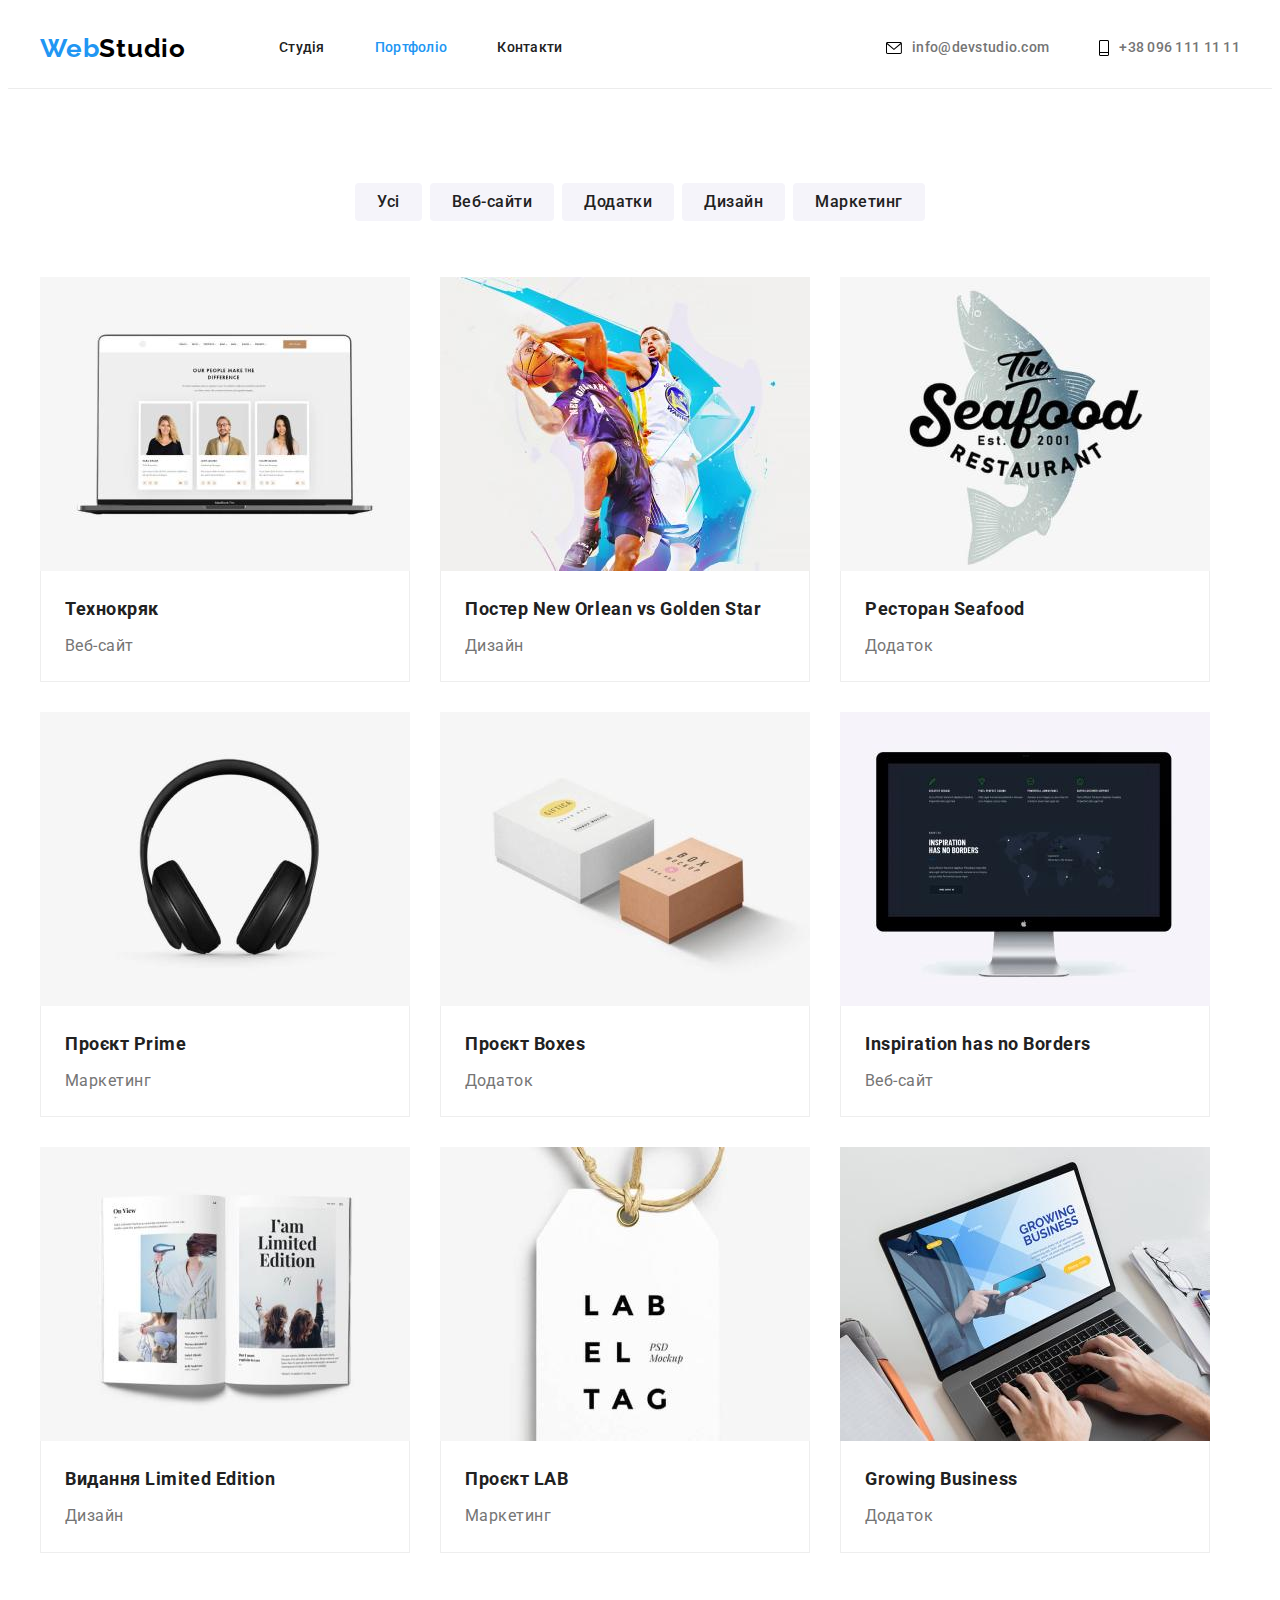
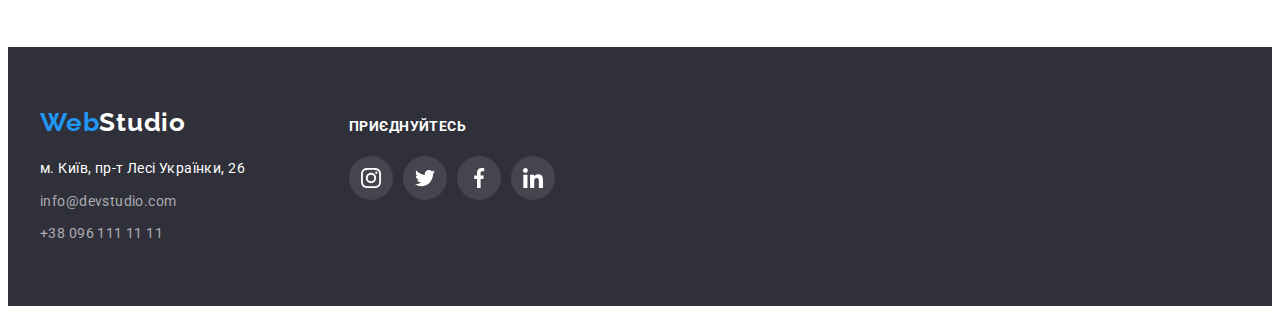
==== projects.html @ a61e5b51 "files cloned" ====
<!DOCTYPE html>
<html lang="uk">
  <head>
    <meta charset="UTF-8" />
    <meta http-equiv="X-UA-Compatible" content="IE=edge" />
    <meta name="viewport" content="width=device-width, initial-scale=1.0" />
    <link
      rel="stylesheet"
      href="https://cdnjs.cloudflare.com/ajax/libs/modern-normalize/1.1.0/modern-normalize.min.css"
      integrity="sha512-wpPYUAdjBVSE4KJnH1VR1HeZfpl1ub8YT/NKx4PuQ5NmX2tKuGu6U/JRp5y+Y8XG2tV+wKQpNHVUX03MfMFn9Q=="
      crossorigin="anonymous"
      referrerpolicy="no-referrer"
    />
    <link rel="stylesheet" href="./css/styles.css" />
    <link rel="preconnect" href="https://fonts.googleapis.com" />
    <link rel="preconnect" href="https://fonts.gstatic.com" crossorigin />
    <link
      href="https://fonts.googleapis.com/css2?family=Raleway:wght@700&family=Roboto:wght@400;500;700;900&display=swap"
      rel="stylesheet"
    />
    <title>Web Studio</title>
  </head>
  <body>
    <header>
      <div class="menu-container container">
        <nav class="navigation-flex">
          <a href="index.html" class="label"
            ><span class="blue-label">Web</span>Studio</a
          >
          <ul class="navigation list">
            <li><a class="link" href="index.html">Студія</a></li>
            <li class="active"><a class="link" href="./projects.html">Портфоліо</a></li>
            <li><a class="link" href="/">Контакти</a></li>
          </ul>
        </nav>
        <ul class="contacts list">
          <li class="mail-to">
            <a class="contacts-link" href="mailto:info@devsudio.com">
              <svg
                class="envelope-icon"
                width="16px"
                height="12px"
                aria-label="Написати"
              >
                <use href="images/icons.svg#icon-envelope"></use>
              </svg>
              <span>info@devstudio.com</span>
            </a>
          </li>
          <li class="phone-to">
            <a class="phone-link" href="tel:+380961111111">
              <svg
                class="phone-icon"
                width="10px"
                height="16px"
                aria-label="Подзвонити"
              >
                <use href="images/icons.svg#icon-phone"></use>
              </svg>
              <span>+38 096 111 11 11</span></a
            >
          </li>
        </ul>
      </div>
    </header>
    <main>
      <section class="section">
        <div class="container">
          <h1 class="hidden-heading">Приклади робіт</h1>
          <ul class="list example-buttons">
            <li class="item">
              <button type="button" class="filter-button">Усі</button>
            </li>
            <li class="item">
              <button type="button" class="filter-button">Веб-сайти</button>
            </li>
            <li class="item">
              <button type="button" class="filter-button">Додатки</button>
            </li>
            <li class="item">
              <button type="button" class="filter-button">Дизайн</button>
            </li>
            <li class="item">
              <button type="button" class="filter-button">Маркетинг</button>
            </li>
          </ul>
          <ul class="list portfolio-list">
            <li class="item">
              <a href="#" class="portfolio-card-link">
                <img
                  src="./images/img10.jpg"
                  alt="Відкритий лептоп з завантаженим сайтом"
                  width="370"
                />
                <div class="portfolio-item-name">
                  <h2 class="card-name">Технокряк</h2>
                  <p class="card-description">Веб-сайт</p>
                </div>
              </a>
            </li>
            <li class="item">
              <a href="#" class="portfolio-card-link">
                <img
                  src="./images/img11.jpg"
                  alt="Постер з граючими баскетболістами"
                  width="370"
                />
                <div class="portfolio-item-name">
                  <h2 class="card-name">
                    Постер <span lang="en">New Orlean vs Golden Star</span>
                  </h2>
                  <p class="card-description">Дизайн</p>
                </div>
              </a>
            </li>
            <li class="item">
              <a href="#" class="portfolio-card-link">
                <img
                  src="./images/img12.jpg"
                  alt="Надпис ресторан Seafood на фоні риби"
                  width="370"
                />
                <div class="portfolio-item-name">
                  <h2 class="card-name">
                    Ресторан <span lang="en"> Seafood</span>
                  </h2>
                  <p class="card-description">Додаток</p>
                </div>
              </a>
            </li>
            <li class="item">
              <a href="#" class="portfolio-card-link">
                <img src="./images/img13.jpg" alt="Навушники" width="370" />
                <div class="portfolio-item-name">
                  <h2 class="card-name">Проєкт <span lang="en">Prime</span></h2>
                  <p class="card-description">Маркетинг</p>
                </div>
              </a>
            </li>
            <li class="item">
              <a href="#" class="portfolio-card-link">
                <img
                  src="./images/img14.jpg"
                  alt="Дві коробки: біла та бежева"
                  width="370"
                />
                <div class="portfolio-item-name">
                  <h2 class="card-name">Проєкт <span lang="en">Boxes</span></h2>
                  <p class="card-description">Додаток</p>
                </div>
              </a>
            </li>
            <li class="item">
              <a href="#" class="portfolio-card-link">
                <img
                  src="./images/img15.jpg"
                  alt="Монітор з завантаженим сайтом"
                  width="370"
                />
                <div class="portfolio-item-name">
                  <h2 lang="en" class="card-name">
                    Inspiration has no Borders
                  </h2>
                  <p class="card-description">Веб-сайт</p>
                </div>
              </a>
            </li>
            <li class="item">
              <a href="#" class="portfolio-card-link">
                <img
                  src="./images/img16.jpg"
                  alt="Відкритий глянцевий журнал"
                  width="370"
                />
                <div class="portfolio-item-name">
                  <h2 class="card-name">
                    Видання <span lang="en">Limited Edition</span>
                  </h2>
                  <p class="card-description">Дизайн</p>
                </div>
              </a>
            </li>
            <li class="item ">
              <a href="#" class="portfolio-card-link">
                <img
                  src="./images/img17.jpg"
                  alt="Етикетка з надписом"
                  width="370"
                />
                <div class="portfolio-item-name">
                  <h2 class="card-name">Проєкт <span lang="en">LAB</span></h2>
                  <p class="card-description">Маркетинг</p>
                </div>
              </a>
            </li>
            <li class="item">
              <a href="#" class="portfolio-card-link">
                <img
                  src="./images/img18.jpg"
                  alt="Людина, працююча на лептопі"
                  width="370"
                />
                <div class="portfolio-item-name">
                  <h2 lang="en" class="card-name">Growing Business</h2>
                  <p class="card-description">Додаток</p>
                </div>
              </a>
            </li>
          </ul>
        </div>
      </section>
    </main>
    <footer class="footer">
      <div class="footer-container container">
        <div class="footer-section">
          <a href="index.html" class="label label-footer"
            ><span class="blue-label">Web</span>Studio</a
          >
          <address>
            <p class="address">м. Київ, пр-т Лесі Українки, 26</p>
            <ul class="list mail-phone">
              <li>
                <a href="mailto:info@devsudio.com">info@devstudio.com </a>
              </li>
              <li>
                <a href="tel:+380961111111">+38 096 111 11 11</a>
              </li>
            </ul>
          </address>
        </div>
        <div class="sign-up">
          <h2 class="footer-sign-up-heading">Приєднуйтесь</h2>
          <ul class="social-nets-icons">
            <li class="social-nets-icons-list">
              <a href="/" class="social-nets-link">
                <svg
                  class="social-nets-icon"
                  width="20"
                  height="20"
                  aria-label="Інстаграм"
                >
                  <use href="images/icons.svg#icon-instagram"></use>
                </svg>
              </a>
            </li>
            <li class="social-nets-icons-list">
              <a href="/" class="social-nets-link">
                <svg
                  class="social-nets-icon"
                  width="20"
                  height="20"
                  aria-label="Твітер"
                >
                  <use href="images/icons.svg#icon-twitter"></use>
                </svg>
              </a>
            </li>
            <li class="social-nets-icons-list">
              <a href="/" class="social-nets-link">
                <svg
                  class="social-nets-icon"
                  width="20"
                  height="20"
                  aria-label="Фейсбук"
                >
                  <use href="images/icons.svg#icon-facebook"></use>
                </svg>
              </a>
            </li>
            <li class="social-nets-icons-list">
              <a href="/" class="social-nets-link">
                <svg
                  class="social-nets-icon"
                  width="20"
                  height="20"
                  aria-label="Лінкедін"
                >
                  <use href="images/icons.svg#icon-linkedin"></use>
                </svg>
              </a>
            </li>
          </ul>
        </div>
      </div>
    </footer>
  </body>
</html>
  </body>
</html>
---- css/styles.css ----
:root {
  --heading-color: #212121;
  --paragraph-color: #757575;
  --accent-color: #2196f3;
  --backgroun-color-white: #fff;
  --background-color-dark: #2f303a;
}

body {
  font-family: "Roboto", sans-serif;
  color: var(--paragraph-color);
  background-color: var(--backgroun-color-white);
}

a {
  text-decoration: none;
}

h1,
h2,
h3,
p {
  margin: 0px;
}

img {
  display: block;
}

.list {
  list-style: none;
  margin: 0px;
}

ul,
ol {
  margin-top: 0;
  margin-bottom: 0;
  padding-left: 0;
}

button {
  cursor: pointer;
}

.container {
  width: 1200px;
  margin: 0 auto;
  padding: 0 15px;
}

.section {
  padding-top: 94px;
  padding-bottom: 94px;
}
/* Menu container */

.menu-container {
  display: flex;
  align-items: center;
}

.navigation-flex {
  display: flex;
  align-items: center;
}
.navigation li:not(:last-child) {
  margin-right: 50px;
  padding-left: 0px;
}

.contacts li:not(:last-child) {
  margin-right: 50px;
}

header {
  border-bottom: 1px solid #ececec;
}

/* Logo  */

.label {
  margin-right: 93px;

  font-family: "Raleway", sans-serif;
  font-weight: 700;
  font-size: 26px;
  color: #000;
  text-decoration: none;
  letter-spacing: 0.03em;
}

.blue-label {
  color: var(--accent-color);
  letter-spacing: 0.03em;
}

/* Navigation */
.navigation {
  display: flex;
  flex-direction: row;
  padding-left: 0px;
}

.contacts {
  display: flex;
  align-items: center;
  padding-left: 0px;
  margin-left: auto;
}

.contacts-link,
.phone-link {
  display: block;
  align-items: center;
}

.navigation a,
.contacts a {
  font-weight: 500;
  font-size: 14px;
  line-height: 1.14;
  letter-spacing: 0.02em;
}

.navigation .link {
  display: block;
  padding-top: 32px;
  padding-bottom: 32px;
  color: var(--heading-color);
}

.contacts a {
  display: flex;
  padding-top: 32px;
  padding-bottom: 32px;
  color: var(--paragraph-color);
}

.envelope-icon {
  margin-right: 10px;
}

.phone-icon {
  margin-right: 10px;
}

.navigation a:hover,
.navigation a:focus,
.contacts a:hover,
.contacts a:focus {
  color: var(--accent-color);
}

.contacts-link:hover .envelope-icon,
.contacts-link:focus .envelope-icon,
.phone-link:hover .phone-icon,
.phone-link:focus .phone-icon {
  fill: var(--accent-color);
}

.active .link {
  color: var(--accent-color);
}

/* Hero/main section */
.hero {
  text-align: center;
  padding-top: 200px;
  padding-bottom: 210px;
  background-image: linear-gradient(
      rgba(47, 48, 58, 0.4),
      rgba(47, 48, 58, 0.4)
    ),
    url("../images/bg.jpg");
  background-repeat: no-repeat;
  background-position: 50% 50%;
  max-width: 1600рх;
  height: 600px;
  background-color: #c4c4c4;
}

.main-heading {
  margin-bottom: 30px;
  width: 696px;
  margin-left: auto;
  margin-right: auto;

  font-weight: 900;
  font-size: 44px;
  line-height: 1.36;
  text-align: center;
  letter-spacing: 0.06em;
  text-transform: uppercase;
  color: #fff;
}

.button {
  display: inline-block;
  padding: 10px 32px;
  min-width: 216px;

  font-family: inherit;
  font-weight: 700;
  font-size: 16px;
  line-height: 1.9;
  letter-spacing: 0.06em;
  text-align: center;
  color: #fff;
  background-color: var(--accent-color);
  border: 0px;
  border-radius: 4px;
  cursor: pointer;
  box-shadow: 0px 4px 4px rgba(0, 0, 0, 0.15);
}

/* Second section */

.hidden-heading {
  position: absolute;
  width: 1px;
  height: 1px;
  margin: -1px;
  border: 0;
  padding: 0;

  white-space: nowrap;
  clip-path: inset(100%);
  clip: rect(0 0 0 0);
  overflow: hidden;
}

.special-section {
  display: flex;
  justify-content: center;
}

.icon-block {
  height: 120px;
  display: flex;
  justify-content: center;
  align-items: center;
  margin-bottom: 30px;
  background-color: #f5f4fa;
  text-align: center;
}

.special-section-heading {
  font-weight: 700;
  font-size: 14px;
  line-height: 1.14;
  letter-spacing: 0.03em;
  text-transform: uppercase;
  color: var(--heading-color);
}
.special-section-text {
  margin-left: 0px;
  margin-top: 10px;

  font-size: 14px;
  line-height: 1.7;
  letter-spacing: 0.03em;
  color: var(--paragraph-color);
}

.special-section .item {
  max-width: 270px;
}

.special-section .item:not(:last-child) {
  margin-right: 30px;
}

/* Third section */

.what-we-do-section {
  padding-top: 0;
}

.what-we-do-section .list {
  display: flex;
  justify-content: center;
}

.what-we-do-section li:not(:last-child) {
  margin-right: 30px;
}

/* Team section */

.our-team-section {
  background: #f5f4fa;
}

.our-team-section .list {
  display: flex;
  justify-content: center;
}

.our-team-section .item:not(:last-child) {
  margin-right: 30px;
}

.our-team-section .item {
  background: #ffffff;
  box-shadow: 0px 1px 3px rgba(0, 0, 0, 0.12), 0px 1px 1px rgba(0, 0, 0, 0.14),
    0px 2px 1px rgba(0, 0, 0, 0.2);
  border-radius: 0px 0px 4px 4px;
}

.team-name-box {
  padding-top: 30px;
  padding-bottom: 30px;
}

.section-heading {
  margin-bottom: 50px;

  font-weight: 700;
  font-size: 36px;
  line-height: 1.2;
  text-align: center;
  color: #000;
}

.team-name {
  margin-bottom: 10px;

  font-weight: 500;
  font-size: 16px;
  letter-spacing: 0.03em;
  line-height: 1.2;
  text-align: center;
  color: var(--heading-color);
}

.team-job {
  margin-bottom: 16px;

  line-height: 1.2;
  letter-spacing: 0.03em;
  text-align: center;
  color: var(--paragraph-color);
}

.social-nets-icons {
  list-style: none;
  display: flex;
  justify-content: center;
  gap: 10px;
}

.social-nets-link {
  display: flex;
  justify-content: center;
  align-items: center;
  width: 44px;
  height: 44px;
  border-radius: 50%;
}

.social-nets-link:hover,
.social-nets-link:focus {
  background-color: #2196f3;
  border-radius: 50%;
}

.social-nets-icon {
  fill: #afb1b8;
}

.social-nets-link:hover .social-nets-icon,
.social-nets-link:focus .social-nets-icon {
  fill: #ffffff;
}

/* Clients section */

.client-box-list {
  display: flex;
  justify-content: center;
  align-items: center;
  gap: 30px;
}

.client-box {
  display: flex;
  justify-content: center;
  align-items: center;
  width: 170px;
  height: 92px;
  border: 1px solid #afb1b8;
  border-radius: 4px;
}

.client-box:hover,
.client-box:focus {
  border: 1px solid #2196f3;
}

.client-box:hover .client-icon,
.client-box:focus .client-icon {
  fill: var(--accent-color);
}

.client-icon {
  width: 106px;
  height: 60px;
  fill: #afb1b8;
}

/* Footer */

.footer {
  background-color: var(--background-color-dark);
  padding: 60px 0;
}

.footer-container {
  display: flex;
  align-items: baseline;
  gap: 70px;
}

.label-footer {
  display: inline-block;
  margin-bottom: 20px;
  color: #fff;
}

.mail-phone {
  padding-left: 0px;
}

.address,
.mail-phone a {
  margin-bottom: 9px;

  font-size: 14px;
  font-style: normal;
  line-height: 1.7;
  letter-spacing: 0.03em;
  color: #ffffff;
}

.mail-phone li:not(:last-child) {
  margin-bottom: 9px;
}

.mail-phone a {
  color: rgba(255, 255, 255, 0.6);
}

.footer-sign-up-heading {
  margin-bottom: 20px;
  font-weight: 700;
  font-size: 14px;
  line-height: 1.4;
  letter-spacing: 0.03em;
  text-transform: uppercase;

  color: #ffffff;
}

.sign-up .social-nets-link {
  background-color: rgba(255, 255, 255, 0.1);
}

.sign-up .social-nets-link:hover,
.sign-up .social-nets-link:focus {
  background-color: #2196f3;
  border-radius: 50%;
}

.sign-up .social-nets-icon {
  fill: #fff;
}

/* Projects page */

.example-buttons {
  display: flex;
  justify-content: center;
  margin-bottom: 56px;
}

.filter-button {
  padding: 6px 22px;

  font-weight: 500;
  font-size: 16px;
  font-family: inherit;
  text-align: center;
  line-height: 1.6;
  letter-spacing: 0.03em;
  color: var(--heading-color);
  background-color: #f5f4fa;
  border: 0px;
  border-radius: 4px;
}

.example-buttons .item:not(:last-child) {
  margin-right: 8px;
}

.filter-button:hover,
.filter-button:focus {
  color: #fff;
  background-color: var(--accent-color);
  border: 0px;
  box-shadow: 0px 3px 1px rgba(0, 0, 0, 0.1), 0px 1px 2px rgba(0, 0, 0, 0.08),
    0px 2px 2px rgba(0, 0, 0, 0.12);
  cursor: pointer;
}

/* Main section */

.portfolio-list {
  display: flex;
  flex-wrap: wrap;
  gap: 30px;
}

.portfolio-list .item {
  width: 370px;
  /* flex-basis: calc((100% - 60px) / 3); */
}

.portfolio-card-link {
  display: block;
}

.portfolio-card-link:hover,
.portfolio-card-link:focus {
  box-shadow: 0px 1px 1px rgba(0, 0, 0, 0.12), 0px 4px 4px rgba(0, 0, 0, 0.06),
    1px 4px 6px rgba(0, 0, 0, 0.16);
}

.card-name {
  font-weight: 700;
  font-size: 18px;
  line-height: 2;
  letter-spacing: 0.03em;
  color: var(--heading-color);
}

.card-description {
  margin-top: 4px;

  line-height: 1.9;
  letter-spacing: 0.03em;
  color: var(--paragraph-color);
}

.portfolio-item-name {
  padding: 20px 24px;
  border-right: 1px solid #eeeeee;
  border-bottom: 1px solid #eeeeee;
  border-left: 1px solid #eeeeee;
}
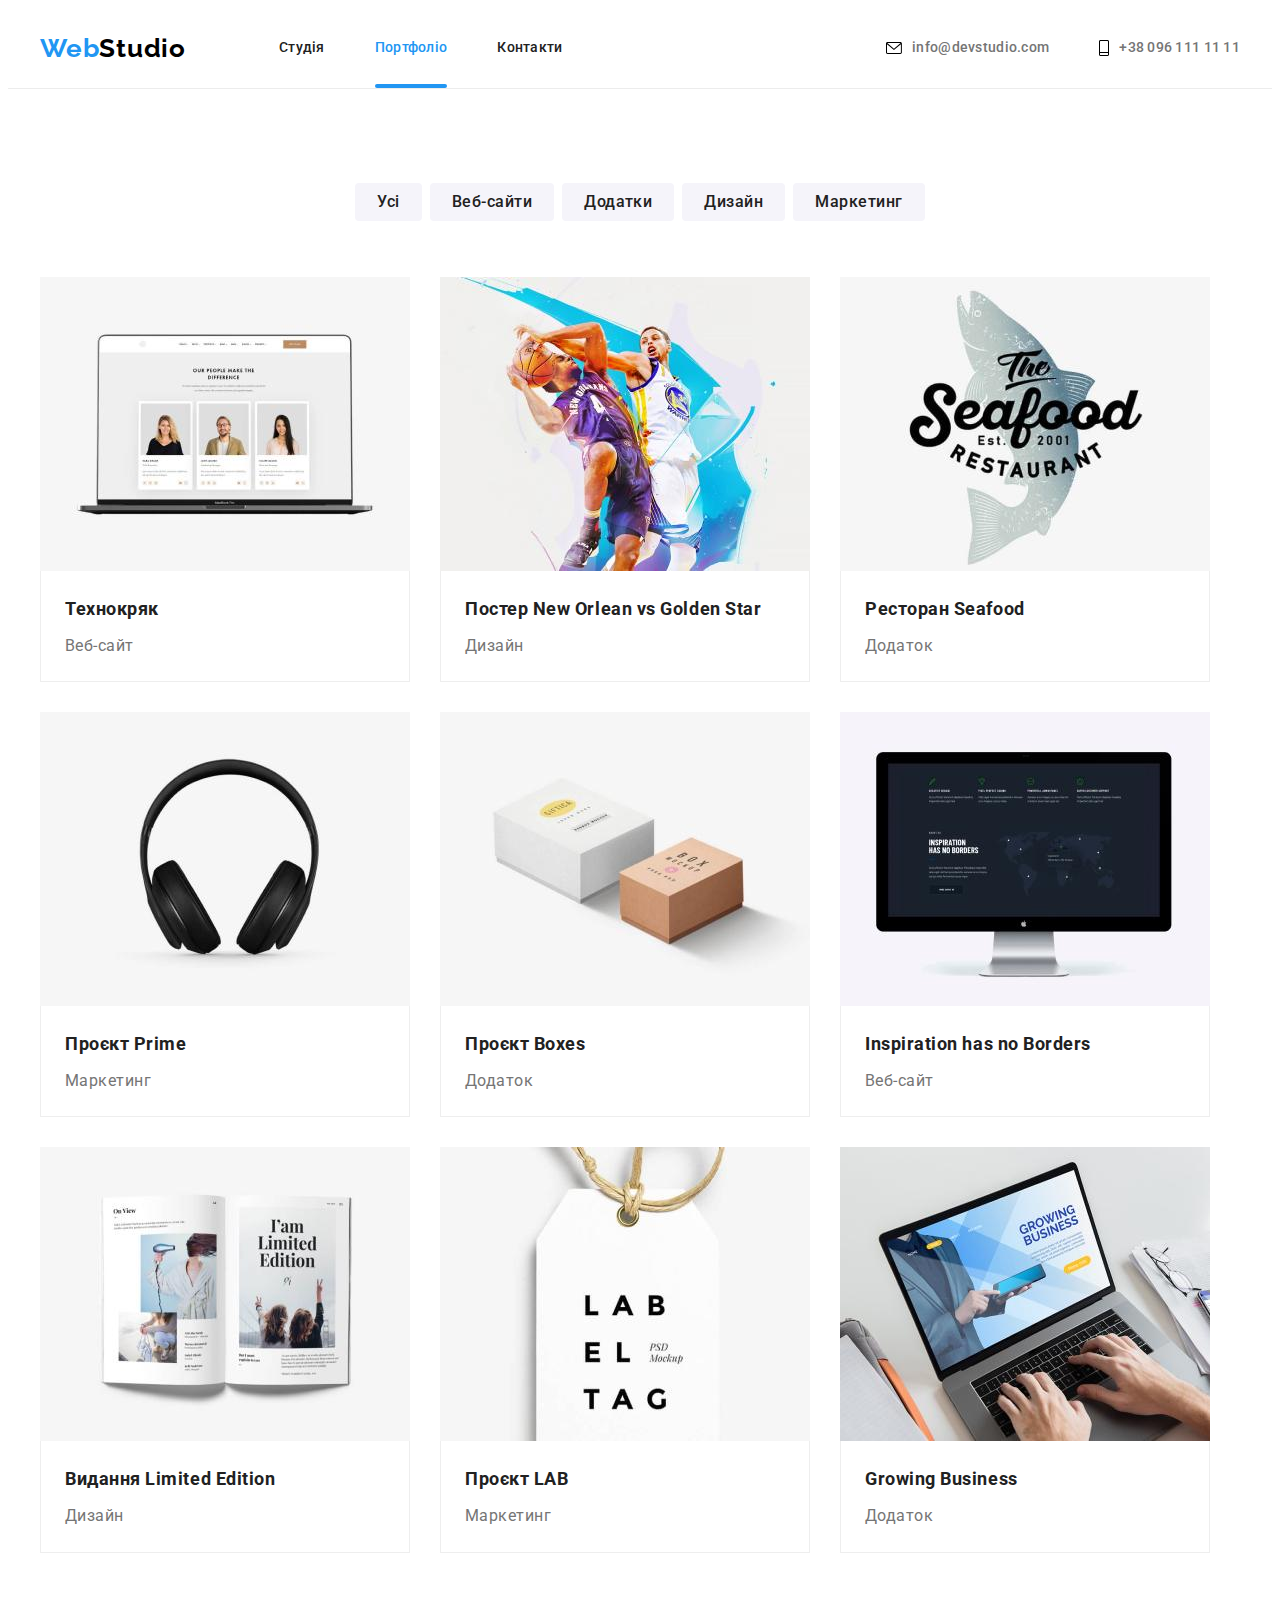
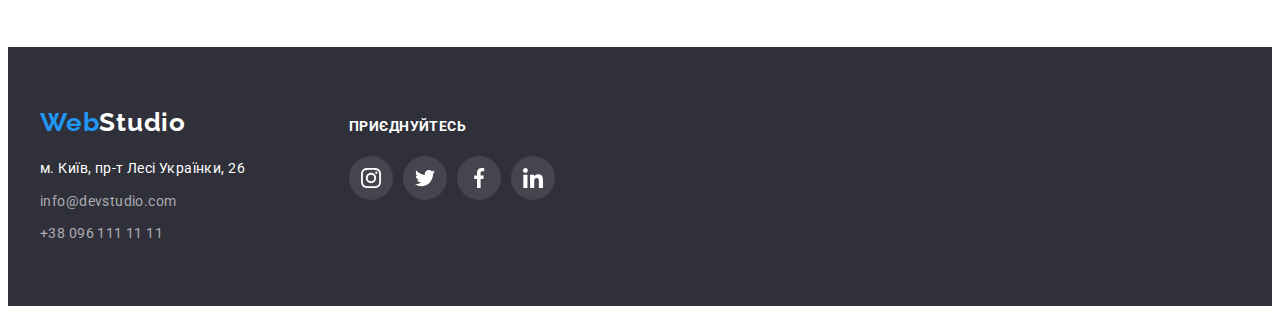
==== commit 3777656c: "animation added" ====
--- a/projects.html
+++ b/projects.html
@@ -29,7 +29,9 @@
           >
           <ul class="navigation list">
             <li><a class="link" href="index.html">Студія</a></li>
-            <li class="active"><a class="link" href="./projects.html">Портфоліо</a></li>
+            <li class="active">
+              <a class="link" href="./projects.html">Портфоліо</a>
+            </li>
             <li><a class="link" href="/">Контакти</a></li>
           </ul>
         </nav>
@@ -87,11 +89,18 @@
           <ul class="list portfolio-list">
             <li class="item">
               <a href="#" class="portfolio-card-link">
-                <img
-                  src="./images/img10.jpg"
-                  alt="Відкритий лептоп з завантаженим сайтом"
-                  width="370"
-                />
+                <div class="portfolio-card-picture">
+                  <img
+                    src="./images/img10.jpg"
+                    alt="Відкритий лептоп з завантаженим сайтом"
+                    width="370"
+                  />
+                  <p class="portfolio-card-details">
+                    Ресурс пропонує комплексні пропозиції з різним рівнем
+                    функціоналу та сервісів. Все це дозволить відвідувачу
+                    отримати вичерпні відомості про компанію чи приватну особу.
+                  </p>
+                </div>
                 <div class="portfolio-item-name">
                   <h2 class="card-name">Технокряк</h2>
                   <p class="card-description">Веб-сайт</p>
@@ -100,11 +109,18 @@
             </li>
             <li class="item">
               <a href="#" class="portfolio-card-link">
-                <img
-                  src="./images/img11.jpg"
-                  alt="Постер з граючими баскетболістами"
-                  width="370"
-                />
+                <div class="portfolio-card-picture">
+                  <img
+                    src="./images/img11.jpg"
+                    alt="Постер з граючими баскетболістами"
+                    width="370"
+                  />
+                  <p class="portfolio-card-details">
+                    Ресурс пропонує комплексні пропозиції з різним рівнем
+                    функціоналу та сервісів. Все це дозволить відвідувачу
+                    отримати вичерпні відомості про компанію чи приватну особу.
+                  </p>
+                </div>
                 <div class="portfolio-item-name">
                   <h2 class="card-name">
                     Постер <span lang="en">New Orlean vs Golden Star</span>
@@ -115,11 +131,18 @@
             </li>
             <li class="item">
               <a href="#" class="portfolio-card-link">
-                <img
-                  src="./images/img12.jpg"
-                  alt="Надпис ресторан Seafood на фоні риби"
-                  width="370"
-                />
+                <div class="portfolio-card-picture">
+                  <img
+                    src="./images/img12.jpg"
+                    alt="Надпис ресторан Seafood на фоні риби"
+                    width="370"
+                  />
+                  <p class="portfolio-card-details">
+                    Ресурс пропонує комплексні пропозиції з різним рівнем
+                    функціоналу та сервісів. Все це дозволить відвідувачу
+                    отримати вичерпні відомості про компанію чи приватну особу.
+                  </p>
+                </div>
                 <div class="portfolio-item-name">
                   <h2 class="card-name">
                     Ресторан <span lang="en"> Seafood</span>
@@ -130,7 +153,14 @@
             </li>
             <li class="item">
               <a href="#" class="portfolio-card-link">
-                <img src="./images/img13.jpg" alt="Навушники" width="370" />
+                <div class="portfolio-card-picture">
+                  <img src="./images/img13.jpg" alt="Навушники" width="370" />
+                  <p class="portfolio-card-details">
+                    Ресурс пропонує комплексні пропозиції з різним рівнем
+                    функціоналу та сервісів. Все це дозволить відвідувачу
+                    отримати вичерпні відомості про компанію чи приватну особу.
+                  </p>
+                </div>
                 <div class="portfolio-item-name">
                   <h2 class="card-name">Проєкт <span lang="en">Prime</span></h2>
                   <p class="card-description">Маркетинг</p>
@@ -139,11 +169,18 @@
             </li>
             <li class="item">
               <a href="#" class="portfolio-card-link">
-                <img
-                  src="./images/img14.jpg"
-                  alt="Дві коробки: біла та бежева"
-                  width="370"
-                />
+                <div class="portfolio-card-picture">
+                  <img
+                    src="./images/img14.jpg"
+                    alt="Дві коробки: біла та бежева"
+                    width="370"
+                  />
+                  <p class="portfolio-card-details">
+                    Ресурс пропонує комплексні пропозиції з різним рівнем
+                    функціоналу та сервісів. Все це дозволить відвідувачу
+                    отримати вичерпні відомості про компанію чи приватну особу.
+                  </p>
+                </div>
                 <div class="portfolio-item-name">
                   <h2 class="card-name">Проєкт <span lang="en">Boxes</span></h2>
                   <p class="card-description">Додаток</p>
@@ -152,11 +189,18 @@
             </li>
             <li class="item">
               <a href="#" class="portfolio-card-link">
-                <img
-                  src="./images/img15.jpg"
-                  alt="Монітор з завантаженим сайтом"
-                  width="370"
-                />
+                <div class="portfolio-card-picture">
+                  <img
+                    src="./images/img15.jpg"
+                    alt="Монітор з завантаженим сайтом"
+                    width="370"
+                  />
+                  <p class="portfolio-card-details">
+                    Ресурс пропонує комплексні пропозиції з різним рівнем
+                    функціоналу та сервісів. Все це дозволить відвідувачу
+                    отримати вичерпні відомості про компанію чи приватну особу.
+                  </p>
+                </div>
                 <div class="portfolio-item-name">
                   <h2 lang="en" class="card-name">
                     Inspiration has no Borders
@@ -167,11 +211,18 @@
             </li>
             <li class="item">
               <a href="#" class="portfolio-card-link">
-                <img
-                  src="./images/img16.jpg"
-                  alt="Відкритий глянцевий журнал"
-                  width="370"
-                />
+                <div class="portfolio-card-picture">
+                  <img
+                    src="./images/img16.jpg"
+                    alt="Відкритий глянцевий журнал"
+                    width="370"
+                  />
+                  <p class="portfolio-card-details">
+                    Ресурс пропонує комплексні пропозиції з різним рівнем
+                    функціоналу та сервісів. Все це дозволить відвідувачу
+                    отримати вичерпні відомості про компанію чи приватну особу.
+                  </p>
+                </div>
                 <div class="portfolio-item-name">
                   <h2 class="card-name">
                     Видання <span lang="en">Limited Edition</span>
@@ -180,13 +231,20 @@
                 </div>
               </a>
             </li>
-            <li class="item ">
-              <a href="#" class="portfolio-card-link">
-                <img
-                  src="./images/img17.jpg"
-                  alt="Етикетка з надписом"
-                  width="370"
-                />
+            <li class="item">
+              <a href="#" class="portfolio-card-link">
+                <div class="portfolio-card-picture">
+                  <img
+                    src="./images/img17.jpg"
+                    alt="Етикетка з надписом"
+                    width="370"
+                  />
+                  <p class="portfolio-card-details">
+                    Ресурс пропонує комплексні пропозиції з різним рівнем
+                    функціоналу та сервісів. Все це дозволить відвідувачу
+                    отримати вичерпні відомості про компанію чи приватну особу.
+                  </p>
+                </div>
                 <div class="portfolio-item-name">
                   <h2 class="card-name">Проєкт <span lang="en">LAB</span></h2>
                   <p class="card-description">Маркетинг</p>
@@ -195,11 +253,18 @@
             </li>
             <li class="item">
               <a href="#" class="portfolio-card-link">
-                <img
-                  src="./images/img18.jpg"
-                  alt="Людина, працююча на лептопі"
-                  width="370"
-                />
+                <div class="portfolio-card-picture">
+                  <img
+                    src="./images/img18.jpg"
+                    alt="Людина, працююча на лептопі"
+                    width="370"
+                  />
+                  <p class="portfolio-card-details">
+                    Ресурс пропонує комплексні пропозиції з різним рівнем
+                    функціоналу та сервісів. Все це дозволить відвідувачу
+                    отримати вичерпні відомості про компанію чи приватну особу.
+                  </p>
+                </div>
                 <div class="portfolio-item-name">
                   <h2 lang="en" class="card-name">Growing Business</h2>
                   <p class="card-description">Додаток</p>
@@ -285,5 +350,3 @@
     </footer>
   </body>
 </html>
-  </body>
-</html>
--- a/css/styles.css
+++ b/css/styles.css
@@ -121,6 +121,8 @@
   font-size: 14px;
   line-height: 1.14;
   letter-spacing: 0.02em;
+
+  transition: color 250ms cubic-bezier(0.4, 0, 0.2, 1);
 }
 
 .navigation .link {
@@ -139,10 +141,12 @@
 
 .envelope-icon {
   margin-right: 10px;
+  transition: fill 250ms cubic-bezier(0.4, 0, 0.2, 1);
 }
 
 .phone-icon {
   margin-right: 10px;
+  transition: fill 250ms cubic-bezier(0.4, 0, 0.2, 1);
 }
 
 .navigation a:hover,
@@ -160,10 +164,24 @@
 }
 
 .active .link {
+  position: relative;
   color: var(--accent-color);
 }
 
+.active .link::after {
+  position: absolute;
+  display: block;
+  bottom: 0;
+  left: 0;
+  content: "";
+  width: 100%;
+  height: 4px;
+  border-radius: 2px;
+  background-color: var(--accent-color);
+}
+
 /* Hero/main section */
+
 .hero {
   text-align: center;
   padding-top: 200px;
@@ -195,6 +213,71 @@
   color: #fff;
 }
 
+/* ========Backdrop========= */
+
+.backdrop {
+  position: fixed;
+  z-index: 10;
+  top: 0;
+  left: 0;
+  width: 100%;
+  height: 100%;
+
+  opacity: 1;
+  background: rgba(91, 63, 63, 0.2);
+
+  transition: opacity 250ms cubic-bezier(0.4, 0, 0.2, 1),
+    visibility 250ms cubic-bezier(0.4, 0, 0.2, 1);
+}
+
+.backdrop.is-hidden {
+  opacity: 0;
+  visibility: hidden;
+  pointer-events: none;
+}
+
+.backdrop.is-hidden .modal {
+  transform: translate(-50%, -50%) scale(0);
+}
+
+/* ======== Modal========= */
+
+.modal {
+  position: absolute;
+  top: 50%;
+  left: 50%;
+
+  min-width: 528px;
+  min-height: 581px;
+  background: #ffffff;
+  box-shadow: 0px 1px 3px rgba(0, 0, 0, 0.12), 0px 1px 1px rgba(0, 0, 0, 0.14),
+    0px 2px 1px rgba(0, 0, 0, 0.2);
+  border-radius: 4px;
+
+  transform: translate(-50%, -50%) scale(1);
+  transition: scale 1000ms cubic-bezier(0.4, 0, 0.2, 1);
+}
+
+.close-button-border {
+  position: absolute;
+  top: 0;
+  right: 0;
+
+  display: flex;
+  justify-content: center;
+  align-items: center;
+
+  margin-top: 8px;
+  margin-right: 8px;
+  padding: 0;
+
+  width: 30px;
+  height: 30px;
+  background-color: #fff;
+  border: 1px solid rgba(0, 0, 0, 0.1);
+  border-radius: 50%;
+}
+
 .button {
   display: inline-block;
   padding: 10px 32px;
@@ -212,6 +295,17 @@
   border-radius: 4px;
   cursor: pointer;
   box-shadow: 0px 4px 4px rgba(0, 0, 0, 0.15);
+
+  transition: color 250ms cubic-bezier(0.4, 0, 0.2, 1),
+    background-color 250ms cubic-bezier(0.4, 0, 0.2, 1),
+    box-shadow 250ms cubic-bezier(0.4, 0, 0.2, 1);
+}
+
+.button:hover {
+  color: var(--heading-color);
+  background-color: #f5f4fa;
+  box-shadow: 0px 3px 1px rgba(0, 0, 0, 0.1), 0px 1px 2px rgba(0, 0, 0, 0.08),
+    0px 2px 2px rgba(0, 0, 0, 0.12);
 }
 
 /* Second section */
@@ -280,12 +374,70 @@
 .what-we-do-section .list {
   display: flex;
   justify-content: center;
+  z-index: 1;
 }
 
 .what-we-do-section li:not(:last-child) {
   margin-right: 30px;
 }
 
+.what-we-do-item {
+  position: relative;
+}
+
+.what-we-do-picture-1::after {
+  position: absolute;
+  bottom: 0;
+  display: block;
+  content: "Десктопні додатки";
+  width: 100%;
+  height: 70px;
+  padding-top: 27px;
+  font-weight: 700;
+  font-size: 14px;
+  line-height: 1.14;
+  text-align: center;
+  letter-spacing: 0.03em;
+  text-transform: uppercase;
+  color: #fff;
+  background: rgba(47, 48, 58, 0.8);
+}
+
+.what-we-do-picture-2::after {
+  position: absolute;
+  bottom: 0;
+  display: block;
+  content: "Мобільні додатки";
+  width: 100%;
+  height: 70px;
+  padding-top: 27px;
+  font-weight: 700;
+  font-size: 14px;
+  line-height: 1.14;
+  text-align: center;
+  letter-spacing: 0.03em;
+  text-transform: uppercase;
+  color: #fff;
+  background: rgba(47, 48, 58, 0.8);
+}
+
+.what-we-do-picture-3::after {
+  position: absolute;
+  bottom: 0;
+  display: block;
+  content: "Дизайнерські рішення";
+  width: 100%;
+  height: 70px;
+  padding-top: 27px;
+  font-weight: 700;
+  font-size: 14px;
+  line-height: 1.14;
+  text-align: center;
+  letter-spacing: 0.03em;
+  text-transform: uppercase;
+  color: #fff;
+  background: rgba(47, 48, 58, 0.8);
+}
 /* Team section */
 
 .our-team-section {
@@ -357,6 +509,8 @@
   width: 44px;
   height: 44px;
   border-radius: 50%;
+
+  transition: background-color 250ms cubic-bezier(0.4, 0, 0.2, 1);
 }
 
 .social-nets-link:hover,
@@ -367,6 +521,8 @@
 
 .social-nets-icon {
   fill: #afb1b8;
+
+  transition: fill 250ms cubic-bezier(0.4, 0, 0.2, 1);
 }
 
 .social-nets-link:hover .social-nets-icon,
@@ -391,6 +547,8 @@
   height: 92px;
   border: 1px solid #afb1b8;
   border-radius: 4px;
+
+  transition: border 250ms cubic-bezier(0.4, 0, 0.2, 1);
 }
 
 .client-box:hover,
@@ -407,6 +565,8 @@
   width: 106px;
   height: 60px;
   fill: #afb1b8;
+
+  transition: fill 250ms cubic-bezier(0.4, 0, 0.2, 1);
 }
 
 /* Footer */
@@ -464,6 +624,8 @@
 
 .sign-up .social-nets-link {
   background-color: rgba(255, 255, 255, 0.1);
+
+  transition: background-color 250ms cubic-bezier(0.4, 0, 0.2, 1);
 }
 
 .sign-up .social-nets-link:hover,
@@ -497,6 +659,10 @@
   background-color: #f5f4fa;
   border: 0px;
   border-radius: 4px;
+
+  transition: color 250ms cubic-bezier(0.4, 0, 0.2, 1),
+    background-color 250ms cubic-bezier(0.4, 0, 0.2, 1),
+    box-shadow 250ms cubic-bezier(0.4, 0, 0.2, 1);
 }
 
 .example-buttons .item:not(:last-child) {
@@ -523,17 +689,53 @@
 
 .portfolio-list .item {
   width: 370px;
+
   /* flex-basis: calc((100% - 60px) / 3); */
 }
 
 .portfolio-card-link {
   display: block;
+
+  transition: box-shadow 250ms cubic-bezier(0.4, 0, 0.2, 1);
 }
 
 .portfolio-card-link:hover,
 .portfolio-card-link:focus {
   box-shadow: 0px 1px 1px rgba(0, 0, 0, 0.12), 0px 4px 4px rgba(0, 0, 0, 0.06),
     1px 4px 6px rgba(0, 0, 0, 0.16);
+}
+
+.portfolio-card-picture {
+  position: relative;
+  overflow: hidden;
+}
+
+.portfolio-card-details {
+  position: absolute;
+  display: flex;
+  justify-content: center;
+  align-items: center;
+  overflow: auto;
+  padding-left: 24px;
+  padding-right: 24px;
+  bottom: 0;
+  left: 0;
+  width: 100%;
+  height: 100%;
+  background: rgba(33, 150, 243, 0.9);
+
+  font-size: 18px;
+  line-height: 1.56;
+  letter-spacing: 0.03em;
+  color: #fff;
+
+  transform: translateY(100%);
+  transition: box-shadow 250ms cubic-bezier(0.4, 0, 0.2, 1),
+    transform 250ms cubic-bezier(0.4, 0, 0.2, 1);
+}
+
+.portfolio-card-link:hover .portfolio-card-details {
+  transform: translateY(0);
 }
 
 .card-name {
